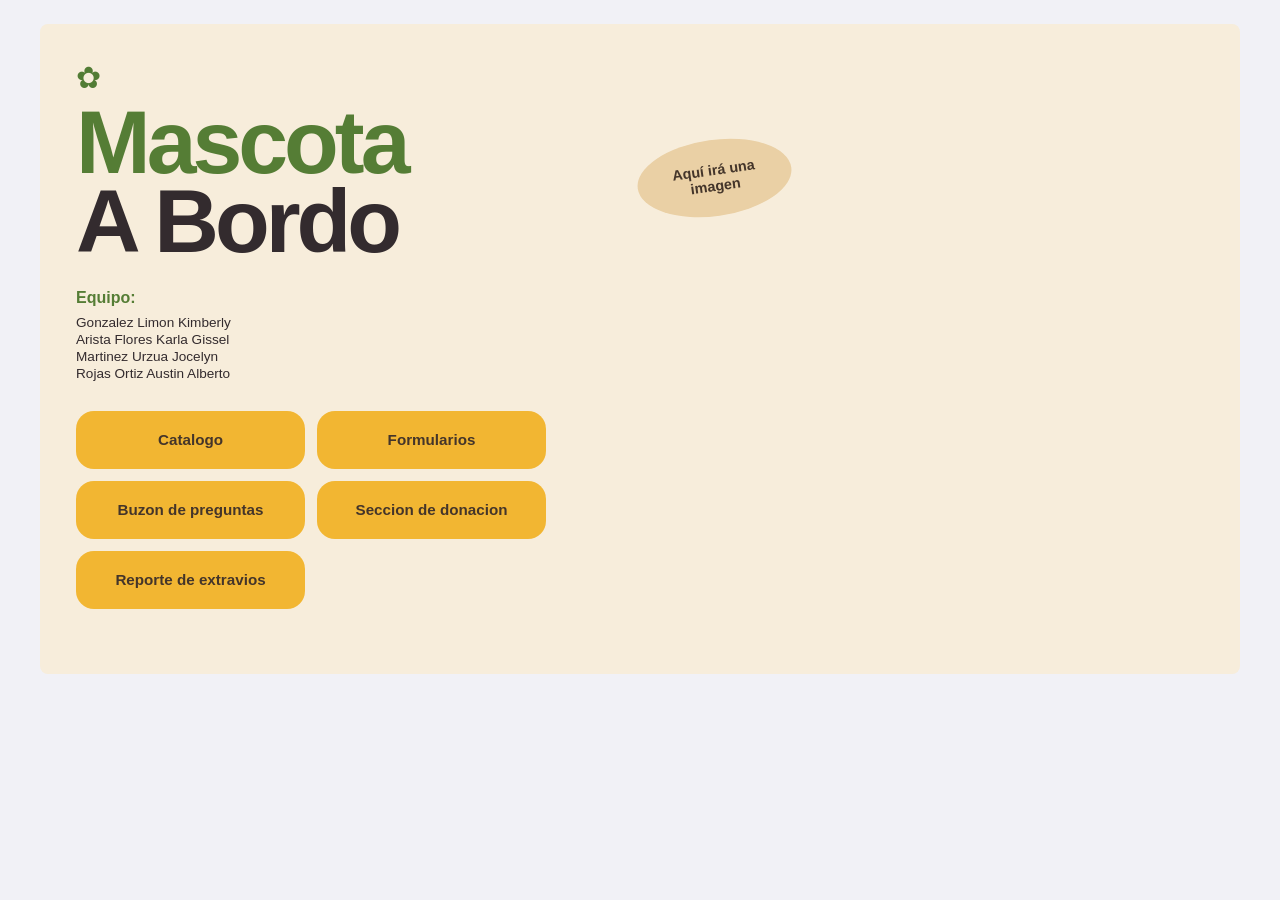
==== index.html @ 972eb22c "primer boceto" ====
<!DOCTYPE html>
<html lang="es">
<head>
    <meta charset="UTF-8">
    <meta name="viewport" content="width=device-width, initial-scale=1.0">
    <title>Mascota a Bordo</title>
    <link rel="stylesheet" href="estilo.css">
</head>
<body>
    <main class="inicio">
        <section class="contenido">
            <div class="decoracion">✿</div>
            <h1><span>Mascota</span><br>A Bordo</h1>
            <div class="equipo">
                <h2>Equipo:</h2>
                <p>Gonzalez Limon Kimberly<br>
                Arista Flores Karla Gissel<br>
                Martinez Urzua Jocelyn<br>
                Rojas Ortiz Austin Alberto</p>
            </div>
            <nav class="botones" aria-label="Menú principal">
                <a href="catalogo.html">Catalogo</a>
                <a href="formularios.html">Formularios</a>
                <a href="buzon.html">Buzon de preguntas</a>
                <a href="donaciones.html">Seccion de donacion</a>
                <a href="extravios.html">Reporte de extravios</a>
            </nav>
        </section>
        <section class="ilustraciones">
            <div class="mensaje">Aquí irá una imagen</div>
        </section>
    </main>
</body>
</html>
---- estilo.css ----
* {
    box-sizing: border-box;
}

body {
    margin: 0;
    padding: 24px;
    background: #f1f1f6;
    font-family: "Trebuchet MS", Arial, sans-serif;
    color: #332b2e;
}

.inicio {
    max-width: 1200px;
    min-height: 650px;
    margin: auto;
    padding: 36px;
    background: #f7eddb;
    border-radius: 8px;
    display: grid;
    grid-template-columns: 1fr 1.15fr;
    gap: 24px;
    overflow: hidden;
}

.contenido {
    position: relative;
    z-index: 1;
}

.decoracion {
    color: #527c35;
    font-size: 30px;
    margin-bottom: 8px;
}

h1 {
    font-size: clamp(3.4rem, 7vw, 6.3rem);
    line-height: .88;
    letter-spacing: -4px;
    margin: 0 0 28px;
    color: #332b2e;
    font-weight: 900;
}

h1 span {
    color: #557d35;
}

.equipo h2 {
    font-size: 1rem;
    margin-bottom: 8px;
    color: #557d35;
}

.equipo p {
    font-size: .85rem;
    line-height: 1.25;
    margin: 0 0 28px;
}

.botones {
    display: grid;
    grid-template-columns: repeat(2, minmax(130px, 1fr));
    gap: 12px;
    max-width: 470px;
}

.botones a {
    display: flex;
    align-items: center;
    justify-content: center;
    min-height: 58px;
    padding: 12px 15px;
    border-radius: 18px;
    background: #f2b632;
    color: #44352a;
    font-weight: bold;
    font-size: .95rem;
    text-align: center;
    text-decoration: none;
    transition: transform .2s, background .2s;
}

.botones a:hover {
    background: #e9a91f;
    transform: translateY(-3px);
}

.ilustraciones {
    position: relative;
    min-height: 560px;
}

.mensaje {
    position: absolute;
    top: 80px;
    left: 4%;
    z-index: 2;
    width: 155px;
    padding: 22px 15px;
    border-radius: 50%;
    background: #ead0a5;
    color: #44352a;
    font-size: .9rem;
    font-weight: bold;
    text-align: center;
    transform: rotate(-8deg);
}

.animales-superiores {
    position: absolute;
    top: 0;
    right: 0;
    width: 65%;
    height: 240px;
    overflow: hidden;
    border-radius: 45% 35% 45% 35%;
    transform: rotate(3deg);
}

.animales-inferiores {
    position: absolute;
    right: -55px;
    bottom: -20px;
    width: 110%;
    height: 300px;
    overflow: hidden;
    border-radius: 45% 20% 0 0;
}

.animales-superiores img,
.animales-inferiores img {
    width: 100%;
    height: 100%;
    object-fit: cover;
}

.animales-superiores img {
    object-position: center;
}

.animales-inferiores img {
    object-position: center;
}

@media (max-width: 760px) {
    body {
        padding: 12px;
    }

    .inicio {
        grid-template-columns: 1fr;
        padding: 25px;
        gap: 12px;
    }

    h1 {
        font-size: clamp(3.4rem, 13vw, 5rem);
    }

    .ilustraciones {
        min-height: 390px;
    }

    .mensaje {
        top: 15px;
        left: 0;
    }

    .animales-superiores {
        width: 58%;
        height: 170px;
    }

    .animales-inferiores {
        height: 220px;
        right: -20px;
    }
}

@media (max-width: 390px) {
    .botones {
        grid-template-columns: 1fr;
    }
}
.pagina {
    max-width: 1200px;
    min-height: 85vh;
    margin: auto;
    padding: 36px;
    background: #f7eddb;
    border-radius: 8px;
}
.volver {
    display: inline-block;
    color: #557d35;
    font-weight: bold;
    text-decoration: none;
    margin-bottom: 24px;
}
.titulo-pagina {
    color: #332b2e;
    font-size: clamp(3rem, 7vw, 5.5rem);
    line-height: .95;
    margin: 0 0 30px;
    letter-spacing: -2px;
}
.titulo-pagina span {
    color: #557d35;
}
.categorias {
    display: grid;
    grid-template-columns: repeat(4, minmax(100px, 1fr));
    gap: 18px;
    max-width: 800px;
    margin: 24px auto 50px;
}
.categorias a, .categorias div {
    min-height: 100px;
    display: flex;
    align-items: center;
    justify-content: center;
    text-align: center;
    background: #f2b632;
    border-radius: 18px;
    color: #557d35;
    font-weight: bold;
    text-decoration: none;
    padding: 12px;
}
.categorias a:hover {
    background: #e9a91f;
}
.seccion-animales h2 {
    text-align: center;
    font-size: 3rem;
    margin: 25px 0 45px;
}
.tarjetas {
    display: grid;
    grid-template-columns: repeat(3, minmax(0, 1fr));
    gap: 30px;
}
.tarjeta img {
    width: 100%;
    height: 190px;
    object-fit: cover;
    border: 12px solid #f2b632;
    border-radius: 25px;
}
.tarjeta p {
    font-size: .9rem;
    line-height: 1.5;
}
.tarjeta b {
    color: #557d35;
}
.extra {
    margin-top: 60px;
}
@media (max-width: 650px) {
    .pagina { padding: 22px; }
    .categorias { grid-template-columns: repeat(2, minmax(0, 1fr)); gap: 12px; }
    .tarjetas { grid-template-columns: 1fr; }
    .tarjeta img { height: 230px; }
}
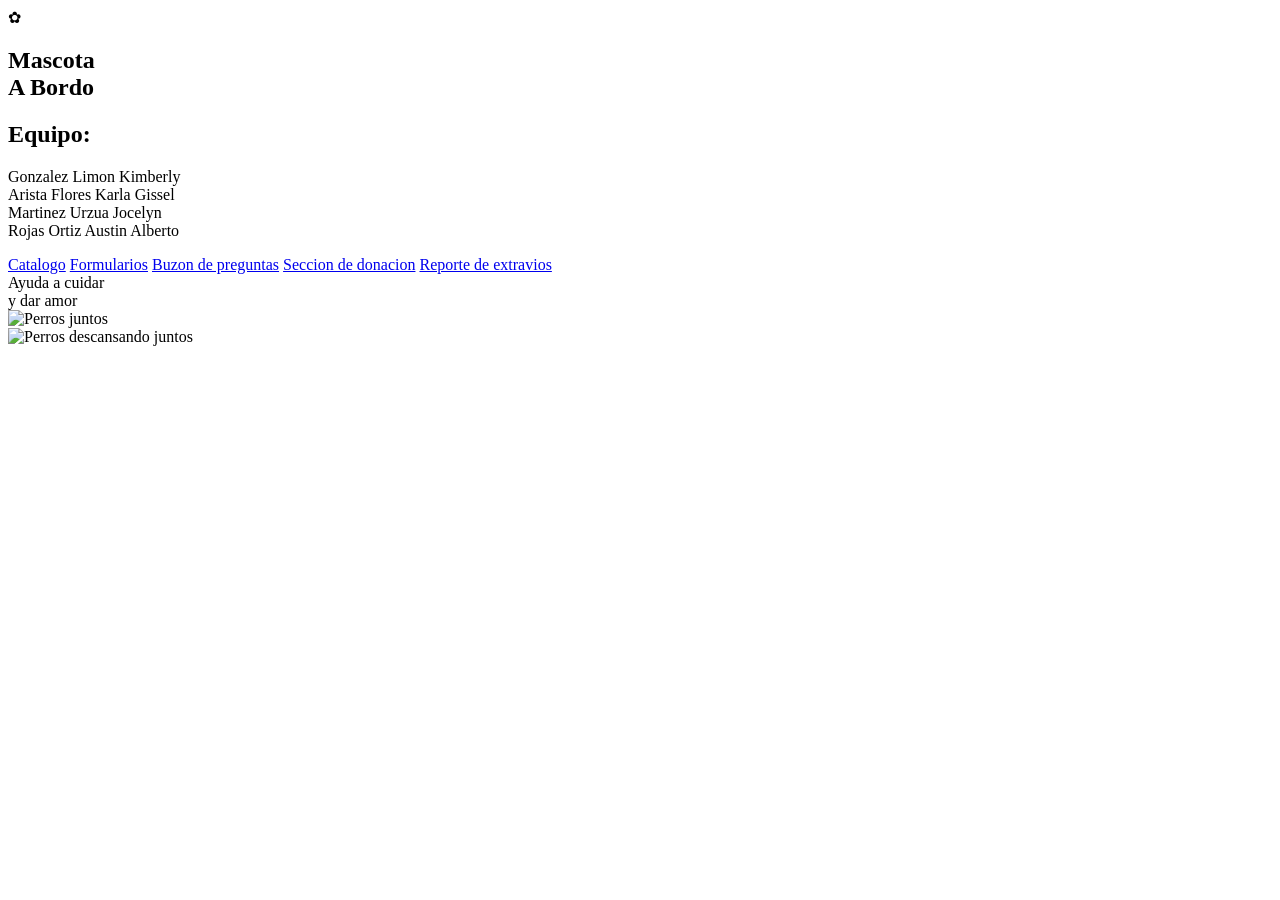
==== commit bb063d89: "diseño" ====
--- a/index.html
+++ b/index.html
@@ -27,7 +27,13 @@
             </nav>
         </section>
         <section class="ilustraciones">
-            <div class="mensaje">Aquí irá una imagen</div>
+            <div class="mensaje">Ayuda a cuidar<br>y dar amor</div>
+            <div class="animales-superiores">
+                <img src="https://images.unsplash.com/photo-1589924691995-400dc9ecc119?auto=format&fit=crop&w=700&q=85" alt="Perros juntos">
+            </div>
+            <div class="animales-inferiores">
+                <img src="https://images.unsplash.com/photo-1548199973-03cce0bbc87b?auto=format&fit=crop&w=1000&q=85" alt="Perros descansando juntos">
+            </div>
         </section>
     </main>
 </body>
--- a/estilo.css
+++ b/estilo.css
@@ -1,267 +1,29 @@
-* {
-    box-sizing: border-box;
+.tarjeta {
+    background: #fff8ec;
+    border-radius: 18px;
+    overflow: hidden;
+    padding-bottom: 16px;
 }
-
-body {
-    margin: 0;
-    padding: 24px;
-    background: #f1f1f6;
-    font-family: "Trebuchet MS", Arial, sans-serif;
-    color: #332b2e;
+.tarjeta img {
+    display: block;
+    border: 0;
+    border-radius: 0;
+    height: 170px;
 }
-
-.inicio {
-    max-width: 1200px;
-    min-height: 650px;
-    margin: auto;
-    padding: 36px;
-    background: #f7eddb;
-    border-radius: 8px;
-    display: grid;
-    grid-template-columns: 1fr 1.15fr;
-    gap: 24px;
-    overflow: hidden;
+.tarjeta h2,
+.tarjeta p {
+    padding: 0 16px;
 }
-
-.contenido {
-    position: relative;
-    z-index: 1;
-}
-
-.decoracion {
-    color: #527c35;
-    font-size: 30px;
-    margin-bottom: 8px;
-}
-
-h1 {
-    font-size: clamp(3.4rem, 7vw, 6.3rem);
-    line-height: .88;
-    letter-spacing: -4px;
-    margin: 0 0 28px;
-    color: #332b2e;
-    font-weight: 900;
-}
-
-h1 span {
-    color: #557d35;
-}
-
-.equipo h2 {
-    font-size: 1rem;
-    margin-bottom: 8px;
-    color: #557d35;
-}
-
-.equipo p {
-    font-size: .85rem;
-    line-height: 1.25;
-    margin: 0 0 28px;
-}
-
-.botones {
-    display: grid;
-    grid-template-columns: repeat(2, minmax(130px, 1fr));
-    gap: 12px;
-    max-width: 470px;
-}
-
-.botones a {
-    display: flex;
-    align-items: center;
-    justify-content: center;
-    min-height: 58px;
-    padding: 12px 15px;
-    border-radius: 18px;
+.boton-enlace {
+    display: inline-block;
+    margin: 8px 16px 0;
+    padding: 10px 18px;
     background: #f2b632;
     color: #44352a;
-    font-weight: bold;
-    font-size: .95rem;
-    text-align: center;
-    text-decoration: none;
-    transition: transform .2s, background .2s;
-}
-
-.botones a:hover {
-    background: #e9a91f;
-    transform: translateY(-3px);
-}
-
-.ilustraciones {
-    position: relative;
-    min-height: 560px;
-}
-
-.mensaje {
-    position: absolute;
-    top: 80px;
-    left: 4%;
-    z-index: 2;
-    width: 155px;
-    padding: 22px 15px;
-    border-radius: 50%;
-    background: #ead0a5;
-    color: #44352a;
-    font-size: .9rem;
-    font-weight: bold;
-    text-align: center;
-    transform: rotate(-8deg);
-}
-
-.animales-superiores {
-    position: absolute;
-    top: 0;
-    right: 0;
-    width: 65%;
-    height: 240px;
-    overflow: hidden;
-    border-radius: 45% 35% 45% 35%;
-    transform: rotate(3deg);
-}
-
-.animales-inferiores {
-    position: absolute;
-    right: -55px;
-    bottom: -20px;
-    width: 110%;
-    height: 300px;
-    overflow: hidden;
-    border-radius: 45% 20% 0 0;
-}
-
-.animales-superiores img,
-.animales-inferiores img {
-    width: 100%;
-    height: 100%;
-    object-fit: cover;
-}
-
-.animales-superiores img {
-    object-position: center;
-}
-
-.animales-inferiores img {
-    object-position: center;
-}
-
-@media (max-width: 760px) {
-    body {
-        padding: 12px;
-    }
-
-    .inicio {
-        grid-template-columns: 1fr;
-        padding: 25px;
-        gap: 12px;
-    }
-
-    h1 {
-        font-size: clamp(3.4rem, 13vw, 5rem);
-    }
-
-    .ilustraciones {
-        min-height: 390px;
-    }
-
-    .mensaje {
-        top: 15px;
-        left: 0;
-    }
-
-    .animales-superiores {
-        width: 58%;
-        height: 170px;
-    }
-
-    .animales-inferiores {
-        height: 220px;
-        right: -20px;
-    }
-}
-
-@media (max-width: 390px) {
-    .botones {
-        grid-template-columns: 1fr;
-    }
-}
-.pagina {
-    max-width: 1200px;
-    min-height: 85vh;
-    margin: auto;
-    padding: 36px;
-    background: #f7eddb;
-    border-radius: 8px;
-}
-.volver {
-    display: inline-block;
-    color: #557d35;
+    border-radius: 14px;
     font-weight: bold;
     text-decoration: none;
-    margin-bottom: 24px;
 }
-.titulo-pagina {
-    color: #332b2e;
-    font-size: clamp(3rem, 7vw, 5.5rem);
-    line-height: .95;
-    margin: 0 0 30px;
-    letter-spacing: -2px;
-}
-.titulo-pagina span {
-    color: #557d35;
-}
-.categorias {
-    display: grid;
-    grid-template-columns: repeat(4, minmax(100px, 1fr));
-    gap: 18px;
-    max-width: 800px;
-    margin: 24px auto 50px;
-}
-.categorias a, .categorias div {
-    min-height: 100px;
-    display: flex;
-    align-items: center;
-    justify-content: center;
-    text-align: center;
-    background: #f2b632;
-    border-radius: 18px;
-    color: #557d35;
-    font-weight: bold;
-    text-decoration: none;
-    padding: 12px;
-}
-.categorias a:hover {
+.boton-enlace:hover {
     background: #e9a91f;
-}
-.seccion-animales h2 {
-    text-align: center;
-    font-size: 3rem;
-    margin: 25px 0 45px;
-}
-.tarjetas {
-    display: grid;
-    grid-template-columns: repeat(3, minmax(0, 1fr));
-    gap: 30px;
-}
-.tarjeta img {
-    width: 100%;
-    height: 190px;
-    object-fit: cover;
-    border: 12px solid #f2b632;
-    border-radius: 25px;
-}
-.tarjeta p {
-    font-size: .9rem;
-    line-height: 1.5;
-}
-.tarjeta b {
-    color: #557d35;
-}
-.extra {
-    margin-top: 60px;
-}
-@media (max-width: 650px) {
-    .pagina { padding: 22px; }
-    .categorias { grid-template-columns: repeat(2, minmax(0, 1fr)); gap: 12px; }
-    .tarjetas { grid-template-columns: 1fr; }
-    .tarjeta img { height: 230px; }
-}
+}
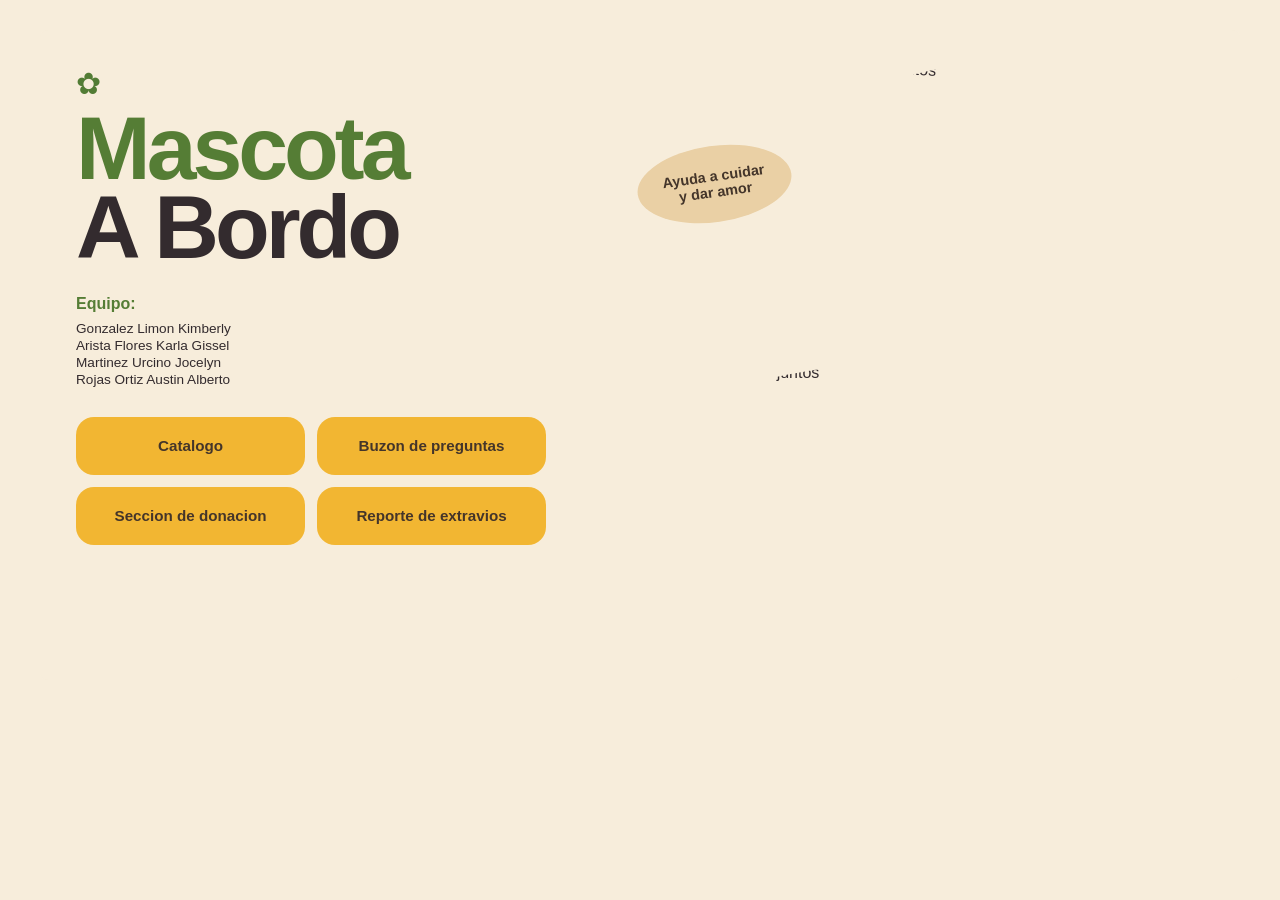
==== commit b9ae3041: "actulice todo" ====
--- a/index.html
+++ b/index.html
@@ -15,14 +15,13 @@
                 <h2>Equipo:</h2>
                 <p>Gonzalez Limon Kimberly<br>
                 Arista Flores Karla Gissel<br>
-                Martinez Urzua Jocelyn<br>
+                Martinez Urcino Jocelyn<br>
                 Rojas Ortiz Austin Alberto</p>
             </div>
             <nav class="botones" aria-label="Menú principal">
                 <a href="catalogo.html">Catalogo</a>
-                <a href="formularios.html">Formularios</a>
                 <a href="buzon.html">Buzon de preguntas</a>
-                <a href="donaciones.html">Seccion de donacion</a>
+                <a href="formulario-donacion.html">Seccion de donacion</a>
                 <a href="extravios.html">Reporte de extravios</a>
             </nav>
         </section>
--- a/estilo.css
+++ b/estilo.css
@@ -1,29 +1,364 @@
+* {
+    box-sizing: border-box;
+}
+
+body {
+    margin: 0;
+    padding: 30px; /* El borde mínimo de 1 cm que pediste */
+    background: #f7eddb; /* Mismo color que las páginas para que se unifiquen */
+    font-family: "Trebuchet MS", Arial, sans-serif;
+    color: #332b2e;
+}
+
+/* ---------- PORTADA (index) ---------- */
+.inicio {
+    max-width: 1200px;
+    min-height: 650px;
+    margin: auto;
+    padding: 36px;
+    background: #f7eddb;
+    border-radius: 8px;
+    display: grid;
+    grid-template-columns: 1fr 1.15fr;
+    gap: 24px;
+    overflow: hidden;
+}
+
+.contenido {
+    position: relative;
+    z-index: 1;
+}
+
+.decoracion {
+    color: #527c35;
+    font-size: 30px;
+    margin-bottom: 8px;
+}
+
+h1 {
+    font-size: clamp(3.4rem, 7vw, 6.3rem);
+    line-height: .88;
+    letter-spacing: -4px;
+    margin: 0 0 28px;
+    color: #332b2e;
+    font-weight: 900;
+}
+
+h1 span {
+    color: #557d35;
+}
+
+.equipo h2 {
+    font-size: 1rem;
+    margin-bottom: 8px;
+    color: #557d35;
+}
+
+.equipo p {
+    font-size: .85rem;
+    line-height: 1.25;
+    margin: 0 0 28px;
+}
+
+.botones {
+    display: grid;
+    grid-template-columns: repeat(2, minmax(130px, 1fr));
+    gap: 12px;
+    max-width: 470px;
+}
+
+.botones a {
+    display: flex;
+    align-items: center;
+    justify-content: center;
+    min-height: 58px;
+    padding: 12px 15px;
+    border-radius: 18px;
+    background: #f2b632;
+    color: #44352a;
+    font-weight: bold;
+    font-size: .95rem;
+    text-align: center;
+    text-decoration: none;
+    transition: transform .2s, background .2s;
+}
+
+.botones a:hover {
+    background: #e9a91f;
+    transform: translateY(-3px);
+}
+
+.ilustraciones {
+    position: relative;
+    min-height: 560px;
+}
+
+.mensaje {
+    position: absolute;
+    top: 80px;
+    left: 4%;
+    z-index: 2;
+    width: 155px;
+    padding: 22px 15px;
+    border-radius: 50%;
+    background: #ead0a5;
+    color: #44352a;
+    font-size: .9rem;
+    font-weight: bold;
+    text-align: center;
+    transform: rotate(-8deg);
+}
+
+.animales-superiores {
+    position: absolute;
+    top: 0;
+    right: 0;
+    width: 65%;
+    height: 240px;
+    overflow: hidden;
+    border-radius: 45% 35% 45% 35%;
+    transform: rotate(3deg);
+}
+
+.animales-inferiores {
+    position: absolute;
+    right: -55px;
+    bottom: -20px;
+    width: 110%;
+    height: 300px;
+    overflow: hidden;
+    border-radius: 45% 20% 0 0;
+}
+
+.animales-superiores img,
+.animales-inferiores img {
+    width: 100%;
+    height: 100%;
+    object-fit: cover;
+}
+
+/* ---------- PÁGINAS INTERNAS ---------- */
+.pagina {
+    max-width: 1200px;
+    min-height: 85vh;
+    margin: auto;
+    padding: 36px;
+    background: #f7eddb;
+    border-radius: 8px;
+}
+
+.volver {
+    display: inline-block;
+    color: #557d35;
+    font-weight: bold;
+    text-decoration: none;
+    margin-bottom: 24px;
+}
+
+.titulo-pagina {
+    color: #332b2e;
+    font-size: clamp(3rem, 7vw, 5.5rem);
+    line-height: .95;
+    margin: 0 0 30px;
+    letter-spacing: -2px;
+}
+
+.titulo-pagina span {
+    color: #557d35;
+}
+
+/* ---------- CATEGORÍAS ---------- */
+.categorias {
+    display: flex;
+    justify-content: center; /* Centra los botones de categorías */
+    gap: 20px;
+    margin: 24px auto 30px;
+    flex-wrap: wrap;
+}
+
+.categorias a {
+    width: 220px; /* Tamaño fijo para que se vean bien */
+    min-height: 100px;
+    display: flex;
+    align-items: center;
+    justify-content: center;
+    text-align: center;
+    background: #f2b632;
+    border-radius: 18px;
+    color: #557d35;
+    font-weight: bold;
+    font-size: 1.2rem;
+    text-decoration: none;
+    padding: 12px;
+    transition: transform .2s, background .2s;
+}
+
+.categorias a:hover {
+    background: #e9a91f;
+    transform: translateY(-3px);
+}
+
+/* ---------- TARJETAS DE ANIMALES (CENTRADAS) ---------- */
+.tarjetas {
+    display: flex;
+    flex-wrap: wrap;
+    justify-content: center; /* Centra las tarjetas */
+    gap: 30px;
+    margin-top: 30px;
+}
+
 .tarjeta {
     background: #fff8ec;
     border-radius: 18px;
     overflow: hidden;
-    padding-bottom: 16px;
-}
+    box-shadow: 0 6px 15px rgba(0,0,0,0.06);
+    display: flex;
+    flex-direction: column;
+    align-items: center; /* Centra el contenido interno */
+    text-align: center;
+    transition: transform 0.3s;
+    width: 280px; /* Ancho de la tarjeta */
+    padding-bottom: 20px;
+}
+
+.tarjeta:hover {
+    transform: translateY(-5px);
+}
+
 .tarjeta img {
-    display: block;
-    border: 0;
-    border-radius: 0;
-    height: 170px;
-}
-.tarjeta h2,
+    width: 100%;
+    height: 320px;
+    object-fit: contain;
+    background-color: #e5dac6;
+    border-bottom: 5px solid #f2b632;
+}
+
+.tarjeta h2 {
+    color: #332b2e;
+    margin: 16px 10px 8px;
+    font-size: 1.3rem;
+}
+
 .tarjeta p {
-    padding: 0 16px;
-}
+    font-size: .9rem;
+    line-height: 1.5;
+    color: #51463d;
+    margin: 0 10px 16px;
+    flex-grow: 1;
+}
+
+.tarjeta .boton-enlace {
+    margin: 10px 0;
+    padding: 10px 24px;
+}
+
+/* ---------- EXTRAS Y BOTONES ---------- */
+.extra {
+    margin-top: 60px;
+}
+
+.texto-intro {
+    color: #51463d;
+    font-size: 1.1rem;
+    margin: 0 0 24px;
+    line-height: 1.5;
+}
+
+.centrado {
+    text-align: center;
+}
+
+.acciones-inicio {
+    display: flex;
+    flex-wrap: wrap;
+    justify-content: center;
+    gap: 12px;
+    margin: 20px 0 10px;
+}
+
 .boton-enlace {
     display: inline-block;
-    margin: 8px 16px 0;
-    padding: 10px 18px;
+    padding: 12px 24px;
     background: #f2b632;
-    color: #44352a;
-    border-radius: 14px;
-    font-weight: bold;
+    color: #44352a !important;
+    border: none;
+    border-radius: 16px;
+    font-weight: bold;
+    font-size: 1rem;
     text-decoration: none;
-}
+    cursor: pointer;
+    transition: transform .2s, background .2s, box-shadow .2s;
+    box-shadow: 0 4px 10px rgba(242, 182, 50, 0.3);
+}
+
 .boton-enlace:hover {
     background: #e9a91f;
+    transform: translateY(-2px);
+    box-shadow: 0 6px 15px rgba(242, 182, 50, 0.5);
+}
+
+/* ---------- JOTFORM ---------- */
+.contenedor-jotform {
+    max-width: 700px;
+    margin: 40px auto;
+    background: #fff8ec;
+    padding: 20px;
+    border-radius: 25px;
+    box-shadow: 0 10px 30px rgba(0,0,0,0.08);
+    overflow: hidden;
+}
+
+.contenedor-jotform iframe {
+    width: 100% !important;
+    border-radius: 15px;
+    border: none;
+}
+
+/* ---------- RESPONSIVE ---------- */
+@media (max-width: 1024px) {
+    .tarjeta {
+        width: 300px;
+    }
+}
+
+@media (max-width: 760px) {
+    body { 
+        padding: 15px; /* Bordes más pequeños en celular */
+    }
+    .inicio { 
+        grid-template-columns: 1fr; 
+        padding: 25px; 
+        gap: 12px; 
+    }
+    h1 { 
+        font-size: clamp(3.4rem, 13vw, 5rem); 
+    }
+    .ilustraciones { 
+        min-height: 390px; 
+    }
+    .mensaje { 
+        top: 15px; 
+        left: 0; 
+    }
+    .animales-superiores { 
+        width: 58%; 
+        height: 170px; 
+    }
+    .animales-inferiores { 
+        height: 220px; 
+        right: -20px; 
+    }
+    .tarjeta {
+        width: 100%;
+        max-width: 350px;
+    }
+    .tarjeta img {
+        height: 280px;
+    }
+}
+
+@media (max-width: 390px) {
+    .botones { 
+        grid-template-columns: 1fr; 
+    }
 }
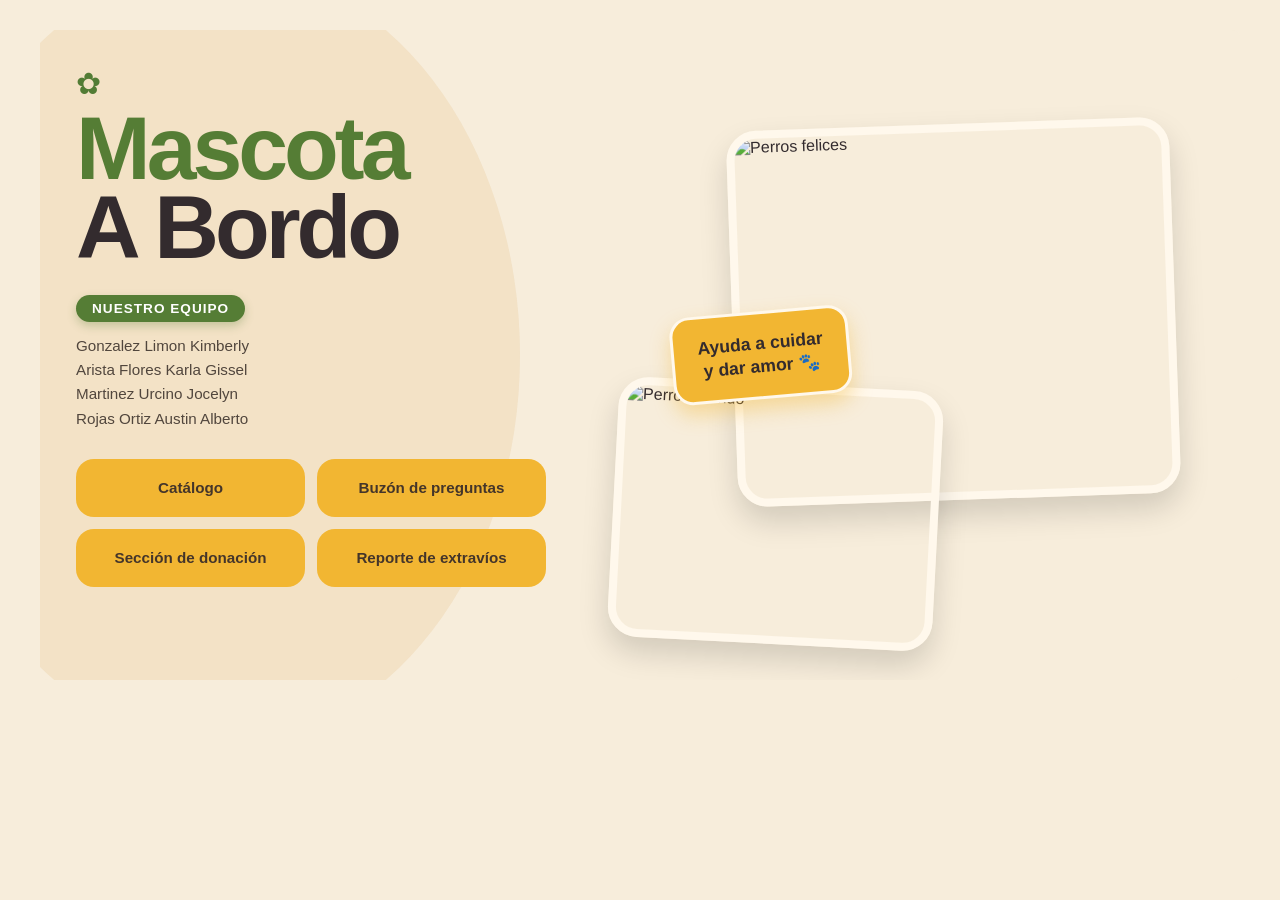
==== commit b2e08719: "actulice todo" ====
--- a/index.html
+++ b/index.html
@@ -5,33 +5,182 @@
     <meta name="viewport" content="width=device-width, initial-scale=1.0">
     <title>Mascota a Bordo</title>
     <link rel="stylesheet" href="estilo.css">
+    <style>
+        /* --- ESTILOS EXCLUSIVOS PARA MEJORAR EL INDEX (SIN TOCAR ESTILO.CSS) --- */
+        
+        .inicio {
+            position: relative;
+            overflow: hidden;
+        }
+
+        /* Una forma decorativa de fondo para darle profundidad */
+        .inicio::before {
+            content: '';
+            position: absolute;
+            top: -10%;
+            left: -10%;
+            width: 50%;
+            height: 120%;
+            background: #ead0a5;
+            border-radius: 50%;
+            z-index: 0;
+            opacity: 0.4;
+        }
+
+        .contenido {
+            z-index: 2; /* Asegura que el texto esté por encima de la forma */
+        }
+
+        /* Insignia del equipo más elegante */
+        .insignia-equipo {
+            display: inline-block;
+            background: #557d35;
+            color: #fff;
+            padding: 6px 16px;
+            border-radius: 20px;
+            font-size: 0.85rem;
+            font-weight: bold;
+            letter-spacing: 1px;
+            text-transform: uppercase;
+            margin-bottom: 12px;
+            box-shadow: 0 4px 10px rgba(85, 125, 53, 0.3);
+        }
+
+        /* Hacer el texto del equipo más limpio */
+        .equipo p {
+            font-size: 0.95rem;
+            color: #51463d;
+            line-height: 1.6;
+        }
+
+        /* --- DISEÑO DE LAS IMÁGENES (COLLAGE) --- */
+        
+        .collage-contenedor {
+            position: relative;
+            width: 100%;
+            height: 100%;
+            min-height: 560px;
+            z-index: 1;
+        }
+
+        /* Imagen grande principal */
+        .foto-principal {
+            position: absolute;
+            top: 10%;
+            right: 5%;
+            width: 75%;
+            height: 65%;
+            object-fit: cover;
+            border-radius: 30px;
+            box-shadow: 0 15px 30px rgba(0,0,0,0.15);
+            border: 8px solid #fff8ec;
+            transform: rotate(-2deg);
+            transition: transform 0.4s ease;
+        }
+
+        /* Imagen más pequeña superpuesta */
+        .foto-secundaria {
+            position: absolute;
+            bottom: 0;
+            left: 0;
+            width: 55%;
+            height: 45%;
+            object-fit: cover;
+            border-radius: 30px;
+            box-shadow: 0 15px 30px rgba(0,0,0,0.15);
+            border: 8px solid #fff8ec;
+            transform: rotate(3deg);
+            transition: transform 0.4s ease;
+        }
+
+        .collage-contenedor:hover .foto-principal {
+            transform: rotate(0deg) scale(1.02);
+        }
+        
+        .collage-contenedor:hover .foto-secundaria {
+            transform: rotate(0deg) scale(1.02);
+        }
+
+        /* Tarjeta flotante con mensaje */
+        .tarjeta-flotante {
+            position: absolute;
+            top: 50%;
+            left: 25%;
+            transform: translate(-50%, -50%) rotate(-5deg);
+            background: #f2b632;
+            color: #332b2e;
+            padding: 18px 24px;
+            border-radius: 20px;
+            font-weight: 900;
+            font-size: 1.1rem;
+            text-align: center;
+            box-shadow: 0 10px 20px rgba(242, 182, 50, 0.4);
+            z-index: 10;
+            line-height: 1.3;
+            border: 3px solid #fff8ec;
+        }
+
+        @media (max-width: 760px) {
+            .collage-contenedor {
+                min-height: 400px;
+            }
+            .foto-principal {
+                width: 85%;
+                height: 60%;
+                top: 5%;
+            }
+            .foto-secundaria {
+                width: 60%;
+                height: 40%;
+            }
+            .tarjeta-flotante {
+                font-size: 0.9rem;
+                padding: 12px 16px;
+                left: 20%;
+                top: 45%;
+            }
+            .inicio::before {
+                width: 100%;
+                height: 50%;
+                top: 50%;
+                left: 0;
+            }
+        }
+    </style>
 </head>
 <body>
     <main class="inicio">
         <section class="contenido">
             <div class="decoracion">✿</div>
             <h1><span>Mascota</span><br>A Bordo</h1>
+
             <div class="equipo">
-                <h2>Equipo:</h2>
-                <p>Gonzalez Limon Kimberly<br>
-                Arista Flores Karla Gissel<br>
-                Martinez Urcino Jocelyn<br>
-                Rojas Ortiz Austin Alberto</p>
+                <div class="insignia-equipo">Nuestro Equipo</div>
+                <p>
+                    Gonzalez Limon Kimberly<br>
+                    Arista Flores Karla Gissel<br>
+                    Martinez Urcino Jocelyn<br>
+                    Rojas Ortiz Austin Alberto
+                </p>
             </div>
+
             <nav class="botones" aria-label="Menú principal">
-                <a href="catalogo.html">Catalogo</a>
-                <a href="buzon.html">Buzon de preguntas</a>
-                <a href="formulario-donacion.html">Seccion de donacion</a>
-                <a href="extravios.html">Reporte de extravios</a>
+                <a href="catalogo.html">Catálogo</a>
+                <a href="buzon.html">Buzón de preguntas</a>
+                <a href="formulario-donacion.html">Sección de donación</a>
+                <a href="extravios.html">Reporte de extravíos</a>
             </nav>
         </section>
+
         <section class="ilustraciones">
-            <div class="mensaje">Ayuda a cuidar<br>y dar amor</div>
-            <div class="animales-superiores">
-                <img src="https://images.unsplash.com/photo-1589924691995-400dc9ecc119?auto=format&fit=crop&w=700&q=85" alt="Perros juntos">
-            </div>
-            <div class="animales-inferiores">
-                <img src="https://images.unsplash.com/photo-1548199973-03cce0bbc87b?auto=format&fit=crop&w=1000&q=85" alt="Perros descansando juntos">
+            <!-- Reemplazamos el diseño anterior por un collage moderno -->
+            <div class="collage-contenedor">
+                <img class="foto-principal" src="https://images.unsplash.com/photo-1548199973-03cce0bbc87b?auto=format&fit=crop&w=800&q=85" alt="Perros felices">
+                <img class="foto-secundaria" src="https://images.unsplash.com/photo-1589924691995-400dc9ecc119?auto=format&fit=crop&w=600&q=85" alt="Perro mirando">
+                
+                <div class="tarjeta-flotante">
+                    Ayuda a cuidar<br>y dar amor 🐾
+                </div>
             </div>
         </section>
     </main>
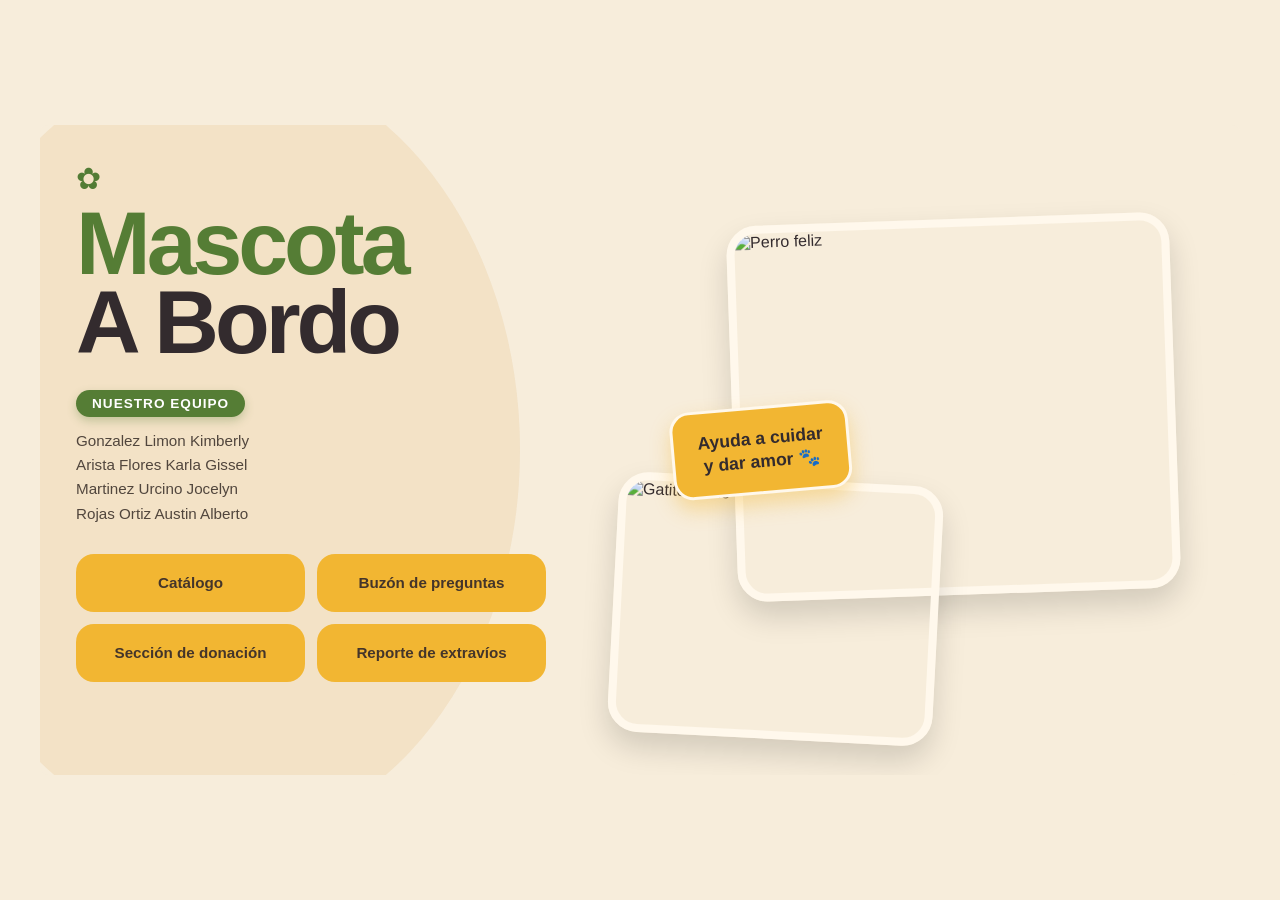
==== commit ce17f995: "actulice todo" ====
--- a/index.html
+++ b/index.html
@@ -175,8 +175,11 @@
         <section class="ilustraciones">
             <!-- Reemplazamos el diseño anterior por un collage moderno -->
             <div class="collage-contenedor">
-                <img class="foto-principal" src="https://images.unsplash.com/photo-1548199973-03cce0bbc87b?auto=format&fit=crop&w=800&q=85" alt="Perros felices">
-                <img class="foto-secundaria" src="https://images.unsplash.com/photo-1589924691995-400dc9ecc119?auto=format&fit=crop&w=600&q=85" alt="Perro mirando">
+                <!-- Nueva imagen principal: Un perrito golden retriever muy feliz y estético -->
+                <img class="foto-principal" src="https://images.unsplash.com/photo-1552053831-71594a27632d?auto=format&fit=crop&w=800&q=85" alt="Perro feliz">
+                
+                <!-- Nueva imagen secundaria: Un gatito súper tierno mirando hacia arriba -->
+                <img class="foto-secundaria" src="https://images.unsplash.com/photo-1514888286974-6c03e2ca1dba?auto=format&fit=crop&w=600&q=85" alt="Gatito tierno">
                 
                 <div class="tarjeta-flotante">
                     Ayuda a cuidar<br>y dar amor 🐾
--- a/estilo.css
+++ b/estilo.css
@@ -4,17 +4,22 @@
 
 body {
     margin: 0;
-    padding: 30px; /* El borde mínimo de 1 cm que pediste */
-    background: #f7eddb; /* Mismo color que las páginas para que se unifiquen */
+    padding: 30px;
+    background: #f7eddb;
     font-family: "Trebuchet MS", Arial, sans-serif;
     color: #332b2e;
+    display: flex;
+    flex-direction: column;
+    align-items: center; /* Centra todo horizontalmente */
+    min-height: 100vh;
 }
 
 /* ---------- PORTADA (index) ---------- */
 .inicio {
+    width: 100%;
     max-width: 1200px;
     min-height: 650px;
-    margin: auto;
+    margin: auto; /* Centra vertical y horizontalmente */
     padding: 36px;
     background: #f7eddb;
     border-radius: 8px;
@@ -22,6 +27,21 @@
     grid-template-columns: 1fr 1.15fr;
     gap: 24px;
     overflow: hidden;
+    position: relative;
+}
+
+/* Forma decorativa de fondo */
+.inicio::before {
+    content: '';
+    position: absolute;
+    top: -10%;
+    left: -10%;
+    width: 50%;
+    height: 120%;
+    background: #ead0a5;
+    border-radius: 50%;
+    z-index: 0;
+    opacity: 0.4;
 }
 
 .contenido {
@@ -48,15 +68,25 @@
     color: #557d35;
 }
 
-.equipo h2 {
-    font-size: 1rem;
-    margin-bottom: 8px;
-    color: #557d35;
+/* Insignia del equipo */
+.insignia-equipo {
+    display: inline-block;
+    background: #557d35;
+    color: #fff;
+    padding: 6px 16px;
+    border-radius: 20px;
+    font-size: 0.85rem;
+    font-weight: bold;
+    letter-spacing: 1px;
+    text-transform: uppercase;
+    margin-bottom: 12px;
+    box-shadow: 0 4px 10px rgba(85, 125, 53, 0.3);
 }
 
 .equipo p {
-    font-size: .85rem;
-    line-height: 1.25;
+    font-size: 0.95rem;
+    color: #51463d;
+    line-height: 1.6;
     margin: 0 0 28px;
 }
 
@@ -88,57 +118,78 @@
     transform: translateY(-3px);
 }
 
+/* --- COLLAGE DE IMÁGENES (INDEX) --- */
 .ilustraciones {
     position: relative;
     min-height: 560px;
-}
-
-.mensaje {
-    position: absolute;
-    top: 80px;
-    left: 4%;
-    z-index: 2;
-    width: 155px;
-    padding: 22px 15px;
-    border-radius: 50%;
-    background: #ead0a5;
-    color: #44352a;
-    font-size: .9rem;
-    font-weight: bold;
-    text-align: center;
-    transform: rotate(-8deg);
-}
-
-.animales-superiores {
-    position: absolute;
-    top: 0;
-    right: 0;
-    width: 65%;
-    height: 240px;
-    overflow: hidden;
-    border-radius: 45% 35% 45% 35%;
-    transform: rotate(3deg);
-}
-
-.animales-inferiores {
-    position: absolute;
-    right: -55px;
-    bottom: -20px;
-    width: 110%;
-    height: 300px;
-    overflow: hidden;
-    border-radius: 45% 20% 0 0;
-}
-
-.animales-superiores img,
-.animales-inferiores img {
+    z-index: 1;
+}
+
+.collage-contenedor {
+    position: relative;
     width: 100%;
     height: 100%;
+    min-height: 560px;
+    z-index: 1;
+}
+
+.foto-principal {
+    position: absolute;
+    top: 10%;
+    right: 5%;
+    width: 75%;
+    height: 65%;
     object-fit: cover;
+    border-radius: 30px;
+    box-shadow: 0 15px 30px rgba(0,0,0,0.15);
+    border: 8px solid #fff8ec;
+    transform: rotate(-2deg);
+    transition: transform 0.4s ease;
+}
+
+.foto-secundaria {
+    position: absolute;
+    bottom: 0;
+    left: 0;
+    width: 55%;
+    height: 45%;
+    object-fit: cover;
+    border-radius: 30px;
+    box-shadow: 0 15px 30px rgba(0,0,0,0.15);
+    border: 8px solid #fff8ec;
+    transform: rotate(3deg);
+    transition: transform 0.4s ease;
+}
+
+.collage-contenedor:hover .foto-principal {
+    transform: rotate(0deg) scale(1.02);
+}
+
+.collage-contenedor:hover .foto-secundaria {
+    transform: rotate(0deg) scale(1.02);
+}
+
+.tarjeta-flotante {
+    position: absolute;
+    top: 50%;
+    left: 25%;
+    transform: translate(-50%, -50%) rotate(-5deg);
+    background: #f2b632;
+    color: #332b2e;
+    padding: 18px 24px;
+    border-radius: 20px;
+    font-weight: 900;
+    font-size: 1.1rem;
+    text-align: center;
+    box-shadow: 0 10px 20px rgba(242, 182, 50, 0.4);
+    z-index: 10;
+    line-height: 1.3;
+    border: 3px solid #fff8ec;
 }
 
 /* ---------- PÁGINAS INTERNAS ---------- */
 .pagina {
+    width: 100%;
     max-width: 1200px;
     min-height: 85vh;
     margin: auto;
@@ -170,14 +221,14 @@
 /* ---------- CATEGORÍAS ---------- */
 .categorias {
     display: flex;
-    justify-content: center; /* Centra los botones de categorías */
+    justify-content: center;
     gap: 20px;
     margin: 24px auto 30px;
     flex-wrap: wrap;
 }
 
 .categorias a {
-    width: 220px; /* Tamaño fijo para que se vean bien */
+    width: 220px;
     min-height: 100px;
     display: flex;
     align-items: center;
@@ -198,11 +249,11 @@
     transform: translateY(-3px);
 }
 
-/* ---------- TARJETAS DE ANIMALES (CENTRADAS) ---------- */
+/* ---------- TARJETAS DE ANIMALES ---------- */
 .tarjetas {
     display: flex;
     flex-wrap: wrap;
-    justify-content: center; /* Centra las tarjetas */
+    justify-content: center;
     gap: 30px;
     margin-top: 30px;
 }
@@ -214,10 +265,10 @@
     box-shadow: 0 6px 15px rgba(0,0,0,0.06);
     display: flex;
     flex-direction: column;
-    align-items: center; /* Centra el contenido interno */
+    align-items: center;
     text-align: center;
     transition: transform 0.3s;
-    width: 280px; /* Ancho de la tarjeta */
+    width: 280px;
     padding-bottom: 20px;
 }
 
@@ -323,7 +374,7 @@
 
 @media (max-width: 760px) {
     body { 
-        padding: 15px; /* Bordes más pequeños en celular */
+        padding: 15px; 
     }
     .inicio { 
         grid-template-columns: 1fr; 
@@ -333,20 +384,29 @@
     h1 { 
         font-size: clamp(3.4rem, 13vw, 5rem); 
     }
-    .ilustraciones { 
-        min-height: 390px; 
-    }
-    .mensaje { 
-        top: 15px; 
-        left: 0; 
-    }
-    .animales-superiores { 
-        width: 58%; 
-        height: 170px; 
-    }
-    .animales-inferiores { 
-        height: 220px; 
-        right: -20px; 
+    .ilustraciones, .collage-contenedor { 
+        min-height: 400px; 
+    }
+    .foto-principal {
+        width: 85%;
+        height: 60%;
+        top: 5%;
+    }
+    .foto-secundaria {
+        width: 60%;
+        height: 40%;
+    }
+    .tarjeta-flotante {
+        font-size: 0.9rem;
+        padding: 12px 16px;
+        left: 20%;
+        top: 45%;
+    }
+    .inicio::before {
+        width: 100%;
+        height: 50%;
+        top: 50%;
+        left: 0;
     }
     .tarjeta {
         width: 100%;
